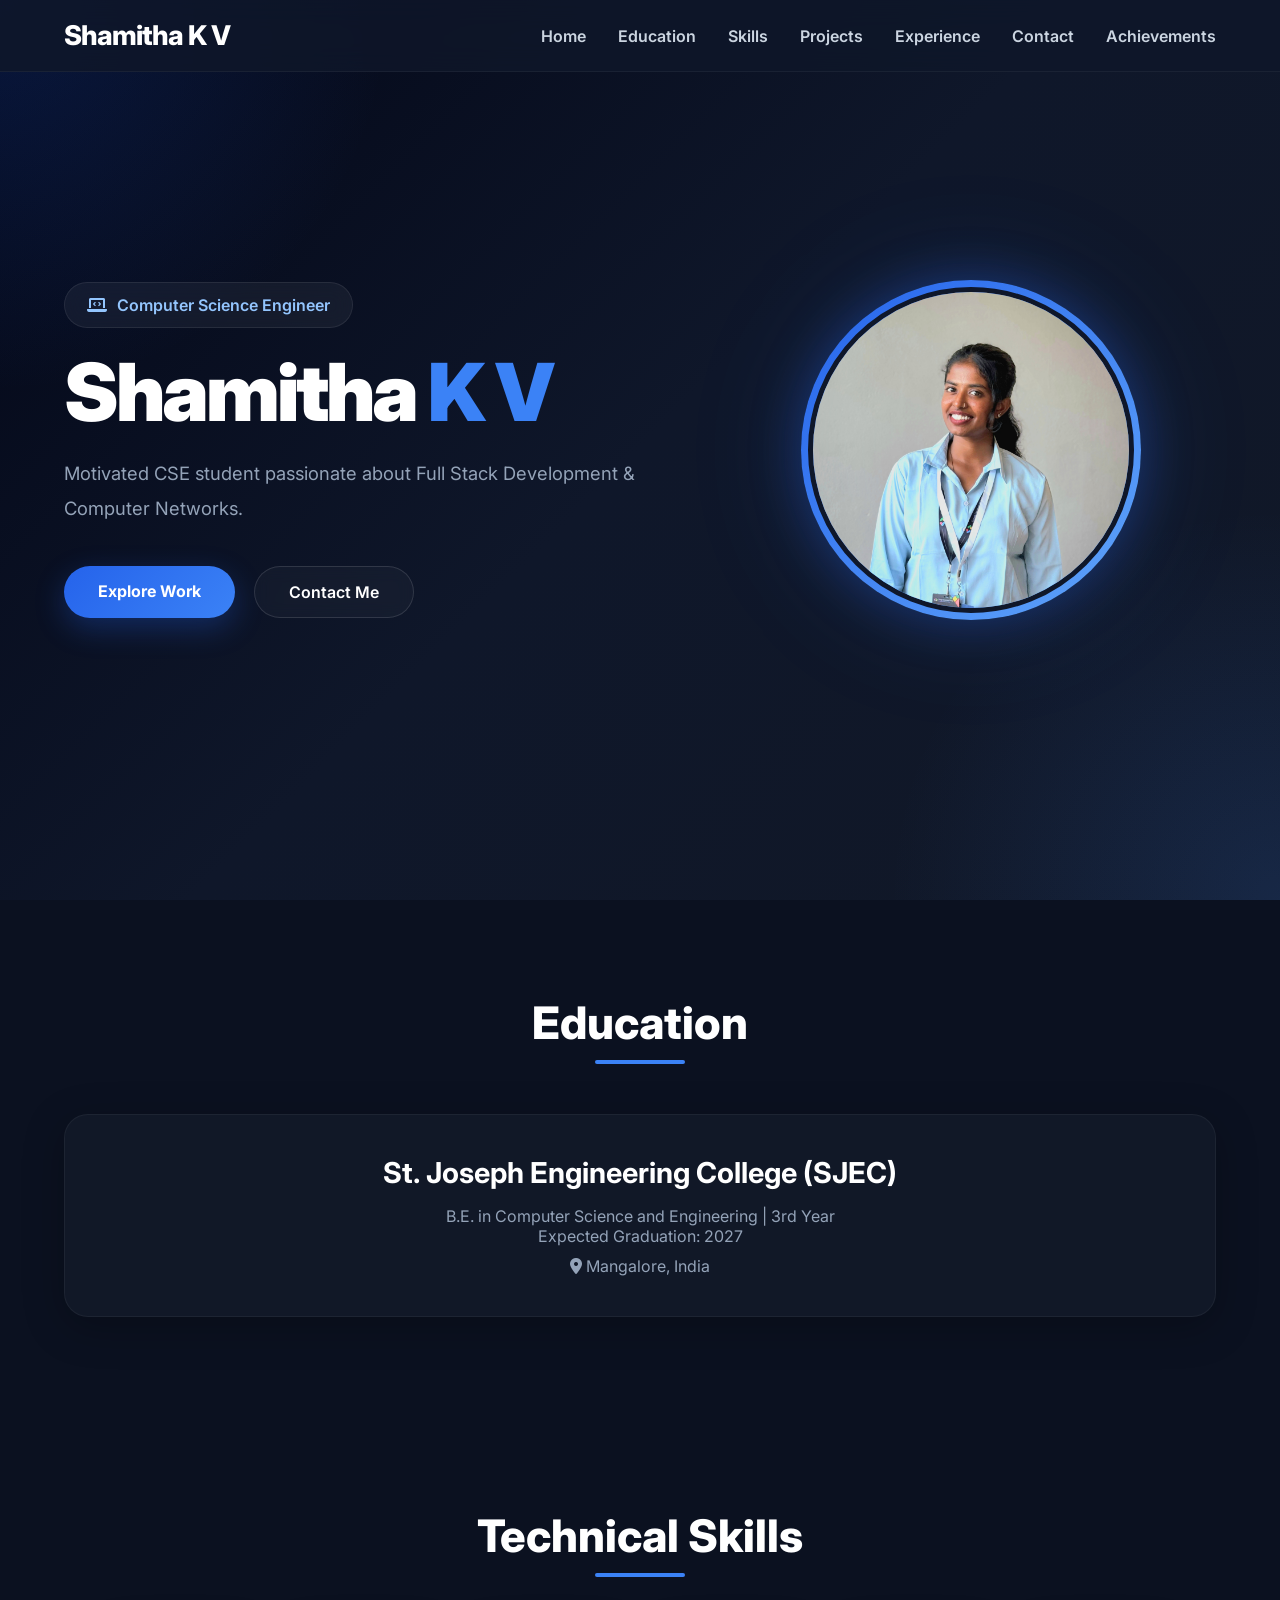
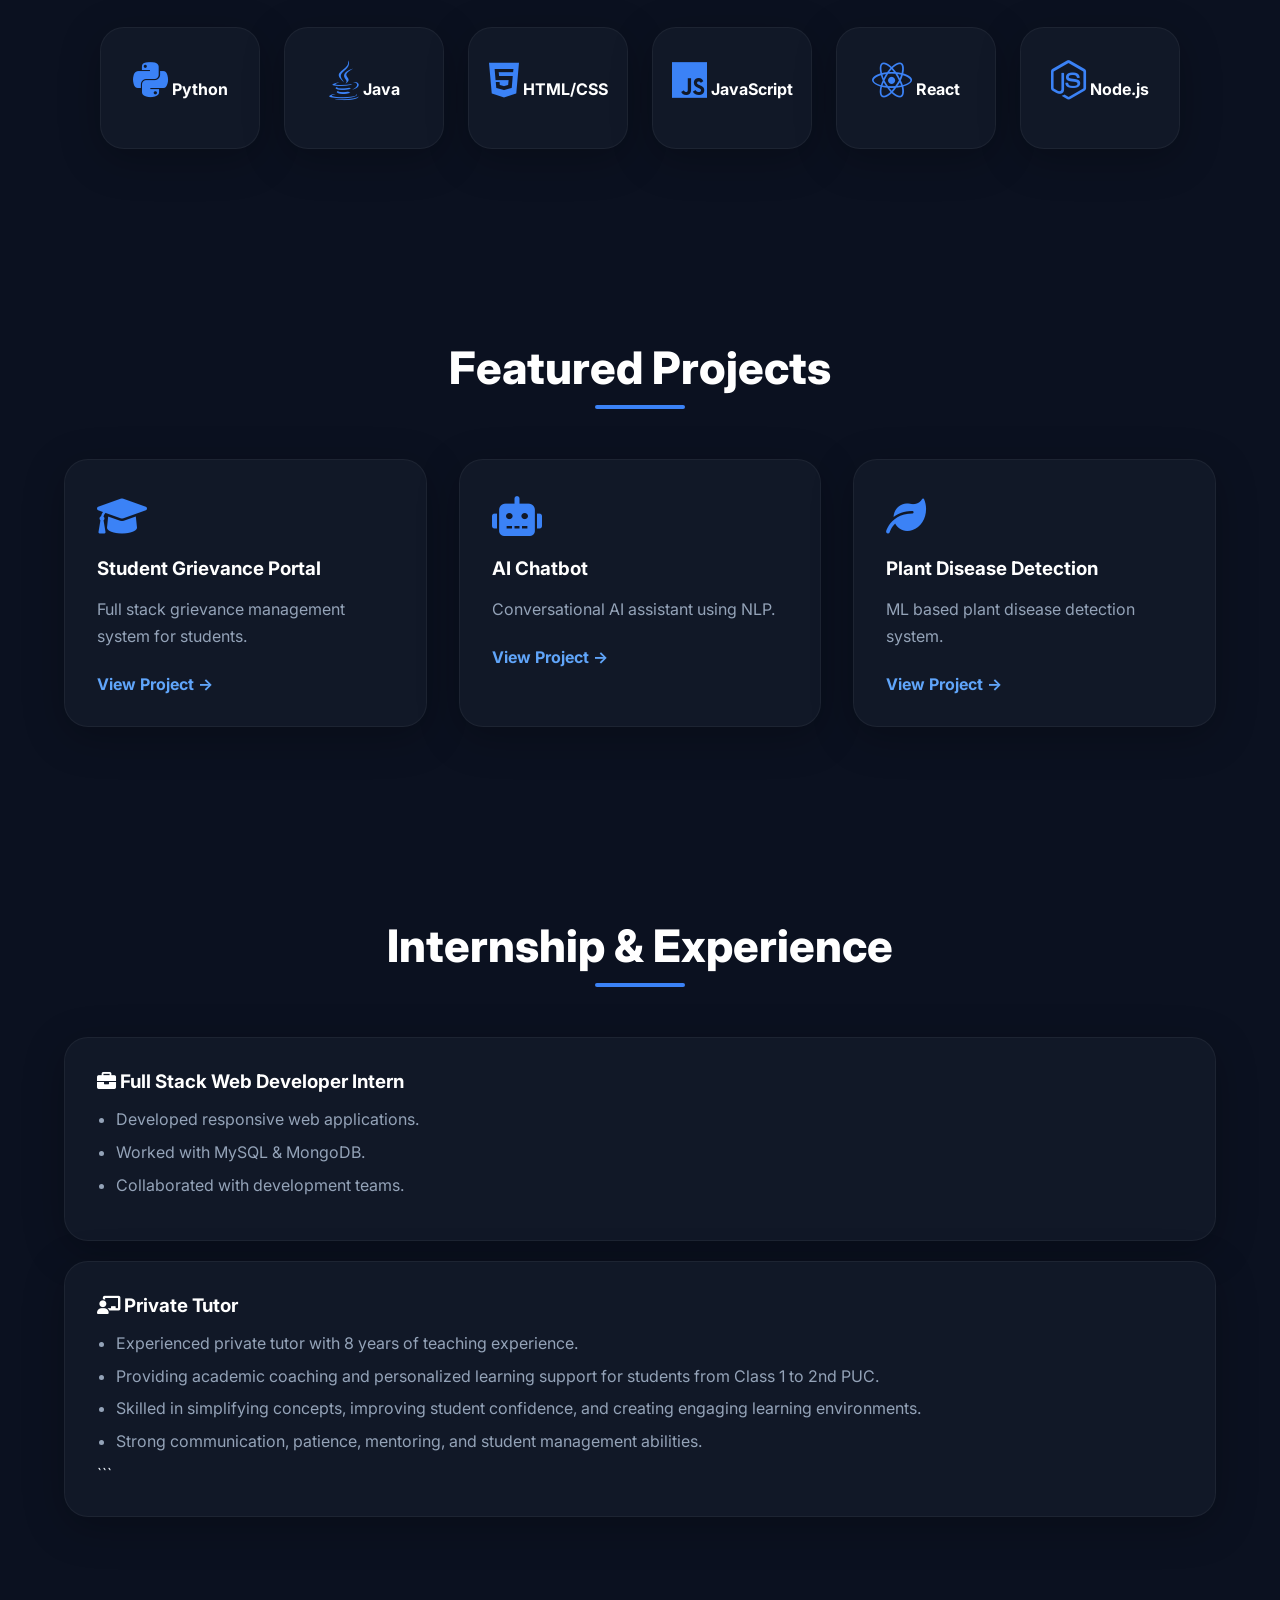
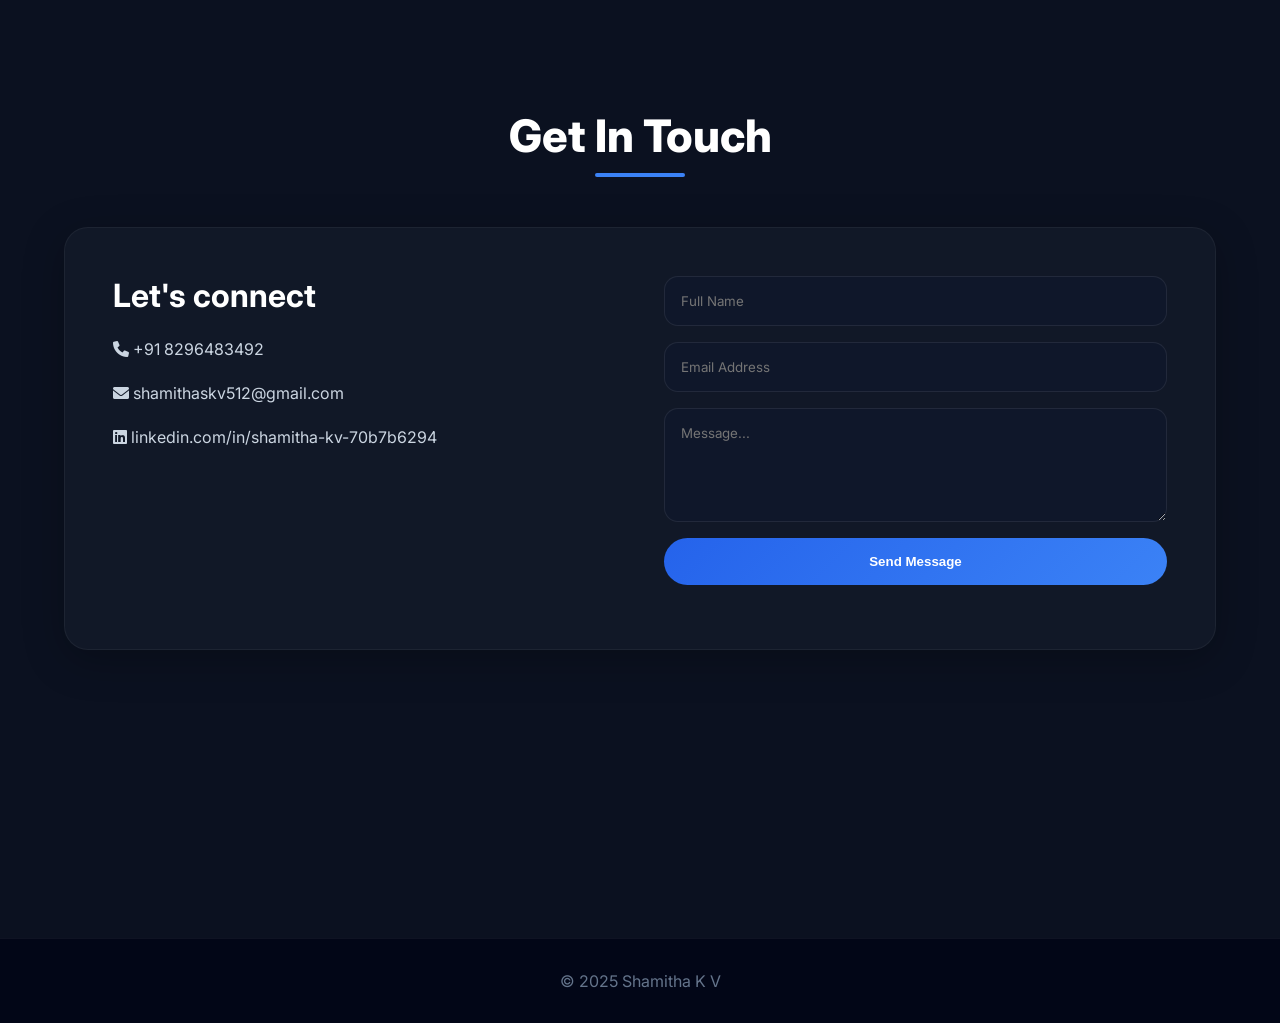
==== index.html @ 5f54ac90 "PERSONAL PROJECTS" ====
<!DOCTYPE html>
<html lang="en">
<head>
  <meta charset="UTF-8" />
  <meta name="viewport" content="width=device-width, initial-scale=1.0" />
  <title>Shamitha K V | Full Stack Portfolio</title>

  <!-- CSS -->
  <link rel="stylesheet" href="style.css" />

  <!-- Fonts -->
  <link href="https://fonts.googleapis.com/css2?family=Inter:wght@300;400;500;600;700;800&display=swap" rel="stylesheet">

  <!-- Font Awesome -->
  <link rel="stylesheet"
    href="https://cdnjs.cloudflare.com/ajax/libs/font-awesome/6.0.0-beta3/css/all.min.css">
</head>

<body>

  <!-- NAVBAR -->
  <nav>
    <div class="container nav-container">
      <div class="logo">Shamitha K V</div>

      <div class="menu-btn" id="menuBtn">
        <i class="fas fa-bars"></i>
      </div>

      <ul class="nav-links" id="navLinks">
        <li><a href="#home">Home</a></li>
        <li><a href="#education">Education</a></li>
        <li><a href="#skills">Skills</a></li>
        <li><a href="#projects">Projects</a></li>
        <li><a href="#experience">Experience</a></li>
        <li><a href="#contact">Contact</a></li>
        <li><a href="achievements.html">Achievements</a></li> 

      </ul>
    </div>
  </nav>

  <!-- HERO -->
  <section id="home" class="hero">
    <div class="container hero-grid">

      <div class="hero-content">
        <div class="hero-badge">
          <i class="fas fa-laptop-code"></i>
          Computer Science Engineer
        </div>

        <h1>
          Shamitha <span class="hero-highlight">K V</span>
        </h1>

        <p>
          Motivated CSE student passionate about Full Stack Development &
          Computer Networks.
        </p>

        <div class="btn-group">
          <a href="#projects" class="btn-primary">
            Explore Work
          </a>

          <a href="#contact" class="btn-outline">
            Contact Me
          </a>
        </div>
      </div>
<div class="profile">
  <div class="my-image">
    <img src="shamithas.jpg" alt="Shamitha K V">
  </div>
</div>

    </div>
  </section>

  <!-- EDUCATION -->
  <section id="education" class="section">
    <div class="container">

      <h2 class="section-title">Education</h2>

      <div class="edu-card">
        <h3>St. Joseph Engineering College (SJEC)</h3>

        <p class="edu-detail">
          B.E. in Computer Science and Engineering | 3rd Year
        </p>

        <p>Expected Graduation: 2027 </p>

        <p style="margin-top: 10px;">
          <i class="fas fa-map-marker-alt"></i>
          Mangalore, India
        </p>
      </div>

    </div>
  </section>

  <!-- SKILLS -->
  <section id="skills" class="section bg-light">
    <div class="container">

      <h2 class="section-title">Technical Skills</h2>

      <div class="skills-grid">

        <div class="skill-card">
          <i class="fab fa-python"></i>
          <span>Python</span>
        </div>

        <div class="skill-card">
          <i class="fab fa-java"></i>
          <span>Java</span>
        </div>

        <div class="skill-card">
          <i class="fab fa-html5"></i>
          <span>HTML/CSS</span>
        </div>

        <div class="skill-card">
          <i class="fab fa-js"></i>
          <span>JavaScript</span>
        </div>

        <div class="skill-card">
          <i class="fab fa-react"></i>
          <span>React</span>
        </div>

        <div class="skill-card">
          <i class="fab fa-node-js"></i>
          <span>Node.js</span>
        </div>

      </div>

    </div>
  </section>

  <!-- PROJECTS -->
  <section id="projects" class="section">
    <div class="container">

      <h2 class="section-title">Featured Projects</h2>

      <div class="projects-grid" id="projectsGrid"></div>

    </div>
  </section>

  <!-- EXPERIENCE -->
  <section id="experience" class="section bg-light">
    <div class="container">

      <h2 class="section-title">Internship & Experience</h2>

      <div class="exp-box">
        <h3>
          <i class="fas fa-briefcase"></i>
          Full Stack Web Developer Intern
        </h3>

        <ul>
          <li>Developed responsive web applications.</li>
          <li>Worked with MySQL & MongoDB.</li>
          <li>Collaborated with development teams.</li>
        </ul>
      </div>
      <br>
       <div class="exp-box1">


<h3>
  <i class="fas fa-chalkboard-teacher"></i>
  Private Tutor
</h3>

<ul>
  <li>Experienced private tutor with 8 years of teaching experience.</li>

  <li>Providing academic coaching and personalized learning support for students from Class 1 to 2nd PUC.</li>

  <li>Skilled in simplifying concepts, improving student confidence, and creating engaging learning environments.</li>

  <li>Strong communication, patience, mentoring, and student management abilities.</li>
</ul>
```


    </div>
  </section>

  <!-- CONTACT -->
  <section id="contact" class="section">
    <div class="container">

      <h2 class="section-title">Get In Touch</h2>

      <div class="contact-flex">

        <div class="contact-info">

          <h3>Let's connect </h3>

          <div class="contact-detail">
            <i class="fas fa-phone"></i>
            <span>+91 8296483492</span>
          </div>

          <div class="contact-detail">
            <i class="fas fa-envelope"></i>
            <span>shamithaskv512@gmail.com</span>
          </div>

          <div class="contact-detail">
            <i class="fab fa-linkedin"></i>
            <span>linkedin.com/in/shamitha-kv-70b7b6294</span>
          </div>

        </div>

        <form class="contact-form" id="contactForm">

          <input type="text" placeholder="Full Name" id="nameInput" required>

          <input type="email" placeholder="Email Address" id="emailInput" required>

          <textarea rows="5" placeholder="Message..." id="msgInput"></textarea>

          <button type="submit">
            Send Message
          </button>

          <div id="formAlert" class="form-feedback"></div>

        </form>

      </div>

    </div>
  </section>
  <!-- extra images -->
  <section id="extraimages"></section>


  <!-- FOOTER -->
  <footer>
    <p>
      © 2025 Shamitha K V 
    </p>
  </footer>

  <!-- JS -->
  <script src="script.js"></script>

</body>
</html>
---- style.css ----
/* ===== GOOGLE FONT ===== */
@import url('https://fonts.googleapis.com/css2?family=Inter:wght@300;400;500;600;700;800;900&display=swap');

/* ===== GLOBAL ===== */

*{
  margin:0;
  padding:0;
  box-sizing:border-box;
  scroll-behavior:smooth;
}

body{
  font-family:'Inter',sans-serif;
  background:#0b1120;
  color:#e2e8f0;
  overflow-x:hidden;
}

.container{
  width:90%;
  max-width:1200px;
  margin:auto;
}

section{
  padding:6rem 0;
}

a{
  text-decoration:none;
}

/* ===== SCROLLBAR ===== */

::-webkit-scrollbar{
  width:8px;
}

::-webkit-scrollbar-track{
  background:#111827;
}

::-webkit-scrollbar-thumb{
  background:#2563eb;
  border-radius:20px;
}

/* ===== NAVBAR ===== */

nav{
  position:fixed;
  width:100%;
  top:0;
  left:0;
  z-index:1000;
  background:rgba(15,23,42,0.85);
  backdrop-filter:blur(14px);
  border-bottom:1px solid rgba(255,255,255,0.05);
}

.nav-container{
  display:flex;
  justify-content:space-between;
  align-items:center;
  padding:1.2rem 0;
}

.logo{
  font-size:1.7rem;
  font-weight:800;
  color:#ffffff;
  letter-spacing:-1px;
}

.logo span{
  color:#3b82f6;
}

.nav-links{
  display:flex;
  list-style:none;
  gap:2rem;
}

.nav-links a{
  color:#cbd5e1;
  font-weight:600;
  transition:0.3s;
  position:relative;
}

.nav-links a:hover{
  color:#60a5fa;
}

.nav-links a::after{
  content:'';
  position:absolute;
  width:0%;
  height:2px;
  left:0;
  bottom:-6px;
  background:#3b82f6;
  transition:0.3s;
}

.nav-links a:hover::after{
  width:100%;
}

.menu-btn{
  display:none;
  color:white;
  font-size:1.6rem;
  cursor:pointer;
}

/* ===== HERO SECTION ===== */

.hero{
  min-height:100vh;
  display:flex;
  align-items:center;
  position:relative;
  overflow:hidden;
  background:
  radial-gradient(circle at top left, rgba(37,99,235,0.18), transparent 25%),
  radial-gradient(circle at bottom right, rgba(59,130,246,0.15), transparent 25%),
  linear-gradient(135deg,#020617 0%, #0f172a 50%, #111827 100%);
}

.hero-grid{
  display:grid;
  grid-template-columns:1.1fr 0.9fr;
  align-items:center;
  gap:4rem;
}

.hero-content{
  z-index:2;
}

.hero-badge{
  display:inline-flex;
  align-items:center;
  gap:10px;
  background:rgba(255,255,255,0.05);
  border:1px solid rgba(255,255,255,0.08);
  padding:12px 22px;
  border-radius:50px;
  color:#93c5fd;
  font-weight:600;
  margin-bottom:1.5rem;
  backdrop-filter:blur(10px);
}

.hero-content h1{
  font-size:5rem;
  line-height:1;
  font-weight:900;
  letter-spacing:-3px;
  margin-bottom:1.5rem;
  color:white;
}

.hero-highlight{
  color:#3b82f6;
}

.hero-content p{
  font-size:1.15rem;
  line-height:1.9;
  color:#94a3b8;
  max-width:620px;
  margin-bottom:2.5rem;
}

/* ===== BUTTONS ===== */

.btn-group{
  display:flex;
  gap:1.2rem;
  flex-wrap:wrap;
}

.btn-primary{
  background:linear-gradient(135deg,#2563eb,#3b82f6);
  color:white;
  padding:15px 34px;
  border-radius:50px;
  font-weight:700;
  transition:0.35s;
  box-shadow:0 10px 30px rgba(37,99,235,0.3);
}

.btn-primary:hover{
  transform:translateY(-5px);
}

.btn-outline{
  border:1px solid rgba(255,255,255,0.12);
  color:white;
  padding:15px 34px;
  border-radius:50px;
  background:rgba(255,255,255,0.03);
  backdrop-filter:blur(8px);
  font-weight:600;
  transition:0.3s;
}

.btn-outline:hover{
  background:rgba(255,255,255,0.08);
}

/* ===== PROFILE IMAGE ===== */

.profile{
  display:flex;
  justify-content:center;
  align-items:center;
}

.my-image{
  width:340px;
  height:340px;
  border-radius:50%;
  padding:7px;
  background:linear-gradient(135deg,#2563eb,#60a5fa);
  box-shadow:
  0 0 50px rgba(37,99,235,0.35),
  0 0 120px rgba(59,130,246,0.15);
  animation:float 4s ease-in-out infinite;
}

.my-image img{
  width:100%;
  height:100%;
  border-radius:50%;
  object-fit:cover;
  border:5px solid #0f172a;
}

@keyframes float{
  0%{
    transform:translateY(0px);
  }
  50%{
    transform:translateY(-12px);
  }
  100%{
    transform:translateY(0px);
  }
}

/* ===== SECTION TITLE ===== */

.section-title{
  font-size:2.8rem;
  text-align:center;
  font-weight:800;
  margin-bottom:4rem;
  color:white;
  position:relative;
}

.section-title::after{
  content:'';
  width:90px;
  height:4px;
  background:#3b82f6;
  position:absolute;
  left:50%;
  transform:translateX(-50%);
  bottom:-14px;
  border-radius:20px;
}

/* ===== CARDS ===== */

.edu-card,
.project-card,
.skill-card,
.exp-box,
.exp-box1,
.contact-flex{
  background:#111827;
  border:1px solid rgba(255,255,255,0.05);
  border-radius:24px;
  box-shadow:0 10px 40px rgba(0,0,0,0.25);
}

/* ===== EDUCATION ===== */

.edu-card{
  padding:2.5rem;
  text-align:center;
}

.edu-card h3{
  color:white;
  font-size:1.8rem;
  margin-bottom:1rem;
}

.edu-card p{
  color:#94a3b8;
}

/* ===== SKILLS ===== */

.skills-grid{
  display:flex;
  flex-wrap:wrap;
  justify-content:center;
  gap:1.5rem;
}

.skill-card{
  width:160px;
  padding:2rem 1rem;
  text-align:center;
  transition:0.3s;
}

.skill-card:hover{
  transform:translateY(-8px);
  border-color:#2563eb;
}

.skill-card i{
  font-size:2.5rem;
  color:#3b82f6;
  margin-bottom:1rem;
}

.skill-card span{
  color:white;
  font-weight:700;
}

/* ===== PROJECTS ===== */

.projects-grid{
  display:grid;
  grid-template-columns:repeat(auto-fit,minmax(320px,1fr));
  gap:2rem;
}

.project-card{
  padding:2rem;
  transition:0.3s;
}

.project-card:hover{
  transform:translateY(-10px);
  border-color:#2563eb;
}

.project-icon{
  font-size:2.5rem;
  color:#3b82f6;
  margin-bottom:1rem;
}

.project-card h3{
  color:white;
  margin-bottom:1rem;
}

.project-card p{
  color:#94a3b8;
  line-height:1.7;
}

.project-link-btn{
  display:inline-block;
  margin-top:1.5rem;
  color:#60a5fa;
  font-weight:700;
}

/* ===== EXPERIENCE ===== */

.exp-box{
  padding:2rem;
}

.exp-box h3{
  color:white;
  margin-bottom:1rem;
}

.exp-box ul{
  padding-left:1.2rem;
}

.exp-box li{
  color:#94a3b8;
  margin:0.8rem 0;
}

.exp-box1{
  padding:2rem;
}

.exp-box1 h3{
  color:white;
  margin-bottom:1rem;
}

.exp-box1 ul{
  padding-left:1.2rem;
}

.exp-box1 li{
  color:#94a3b8;
  margin:0.8rem 0;
}

/* ===== CONTACT ===== */

.contact-flex{
  padding:3rem;
  display:flex;
  gap:3rem;
  flex-wrap:wrap;
}

.contact-info,
.contact-form{
  flex:1;
}

.contact-info h3{
  font-size:2rem;
  color:white;
  margin-bottom:1rem;
}

.contact-info p{
  color:#94a3b8;
}

.contact-detail{
  margin:1.5rem 0;
  color:#cbd5e1;
}

.contact-form{
  display:flex;
  flex-direction:column;
  gap:1rem;
}

.contact-form input,
.contact-form textarea{
  background:#0f172a;
  border:1px solid rgba(255,255,255,0.08);
  padding:1rem;
  border-radius:14px;
  color:white;
  font-family:'Inter',sans-serif;
}

.contact-form input:focus,
.contact-form textarea:focus{
  outline:none;
  border-color:#3b82f6;
}

.contact-form button{
  background:linear-gradient(135deg,#2563eb,#3b82f6);
  color:white;
  border:none;
  padding:1rem;
  border-radius:50px;
  font-weight:700;
  cursor:pointer;
  transition:0.3s;
}

.contact-form button:hover{
  transform:translateY(-4px);
}

/* ===== FOOTER ===== */

footer{
  background:#020617;
  padding:2rem;
  text-align:center;
  color:#64748b;
  border-top:1px solid rgba(255,255,255,0.05);
}

/* ===== RESPONSIVE ===== */

@media(max-width:992px){

  .hero-grid{
    grid-template-columns:1fr;
    text-align:center;
  }

  .hero-content p{
    margin:auto;
    margin-bottom:2rem;
  }

  .btn-group{
    justify-content:center;
  }

  .my-image{
    width:260px;
    height:260px;
  }
}

@media(max-width:768px){

  .nav-links{
    display:none;
    flex-direction:column;
    position:absolute;
    top:80px;
    right:5%;
    background:#111827;
    padding:1.5rem;
    border-radius:16px;
  }

  .nav-links.show{
    display:flex;
  }

  .menu-btn{
    display:block;
  }

  .hero-content h1{
    font-size:3.2rem;
  }

  .section-title{
    font-size:2.2rem;
  }

  .contact-flex{
    flex-direction:column;
  }
}

@media(max-width:600px){

  .hero-content h1{
    font-size:2.5rem;
  }

  .btn-primary,
  .btn-outline{
    width:100%;
    text-align:center;
  }

  .my-image{
    width:220px;
    height:220px;
  }
}
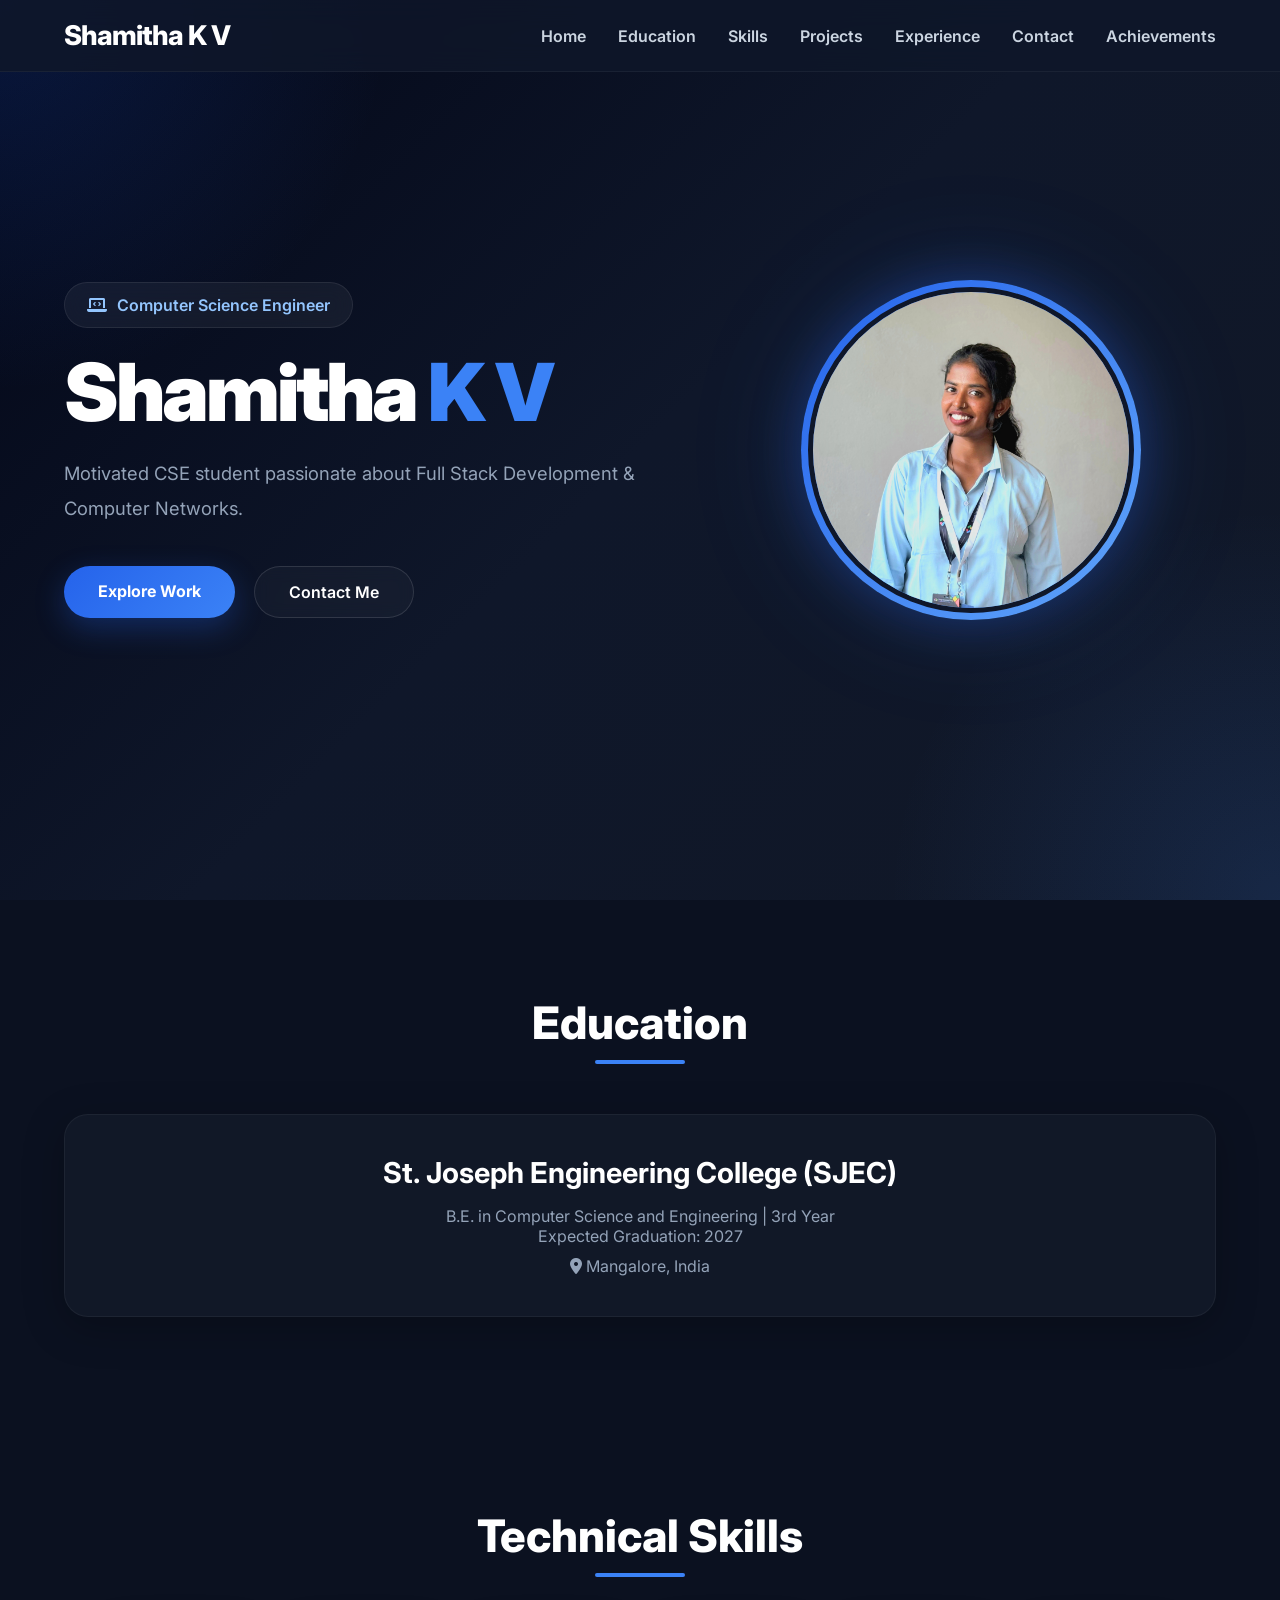
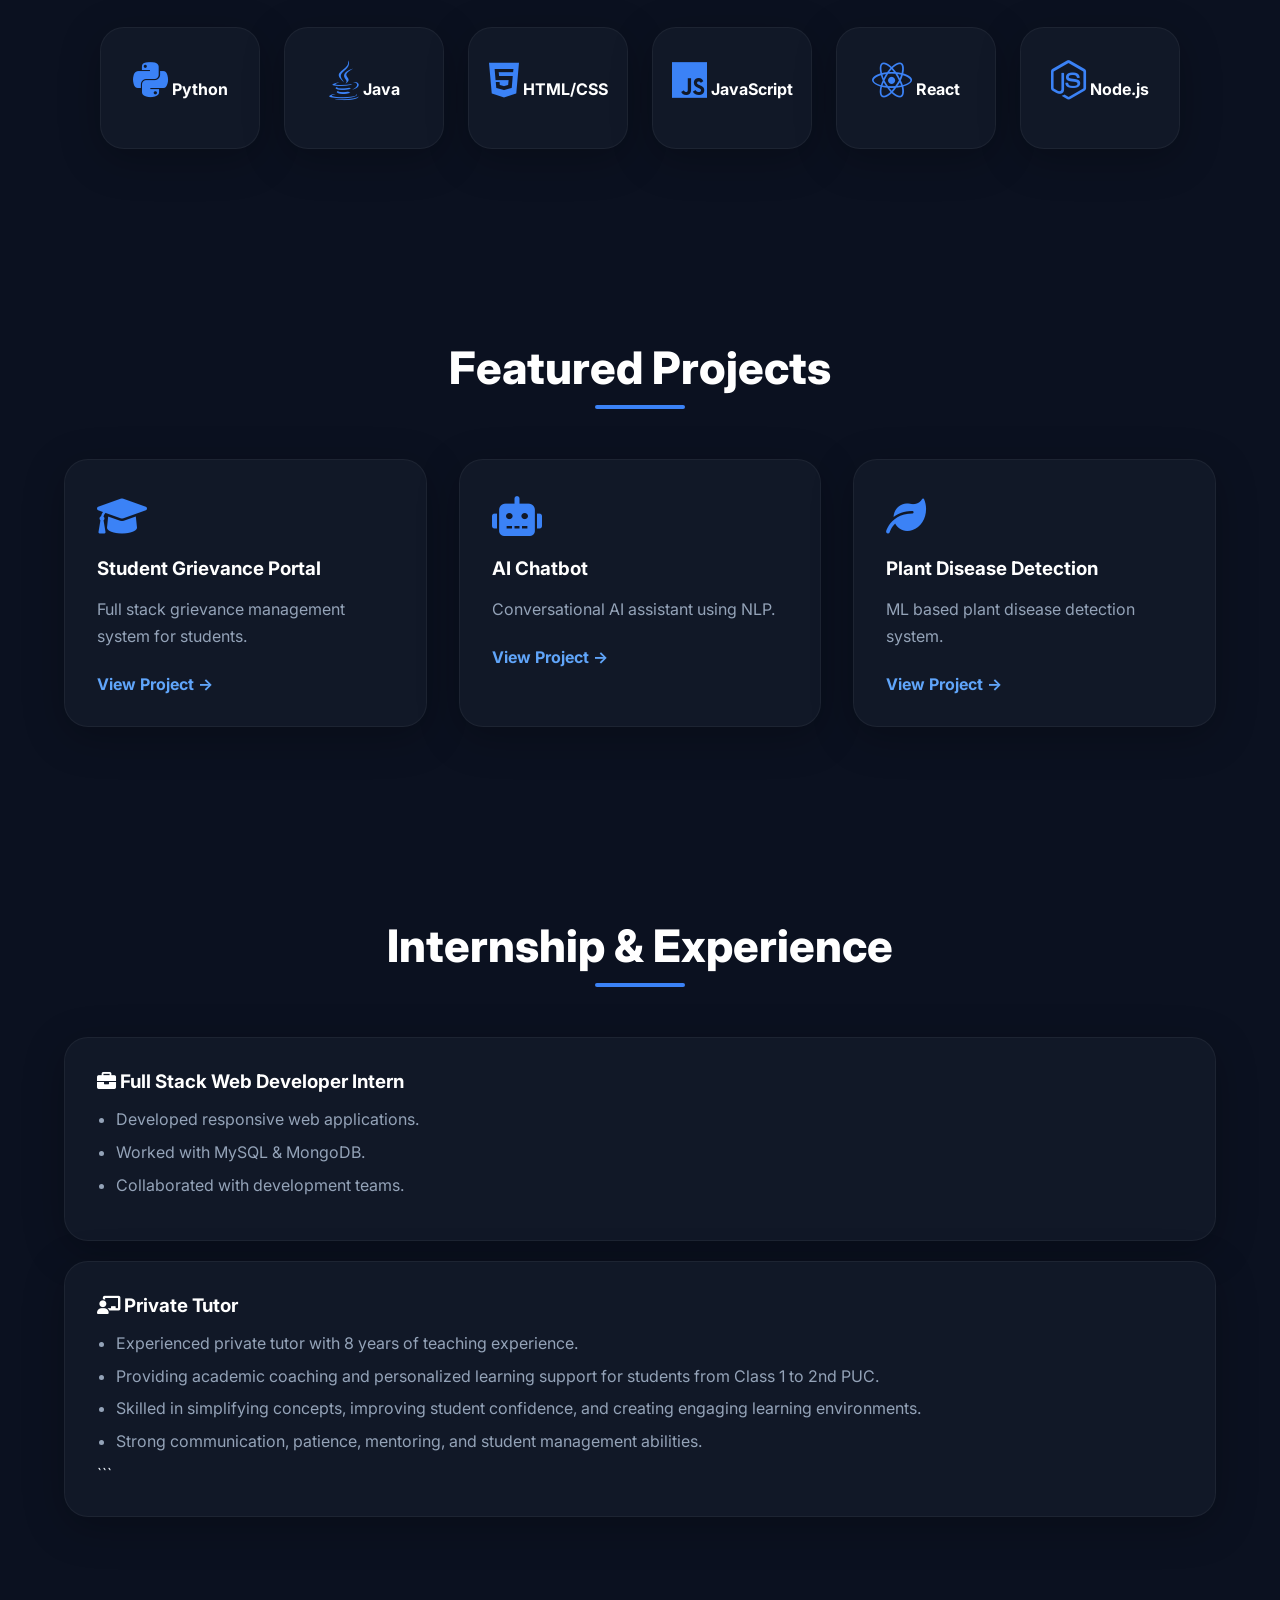
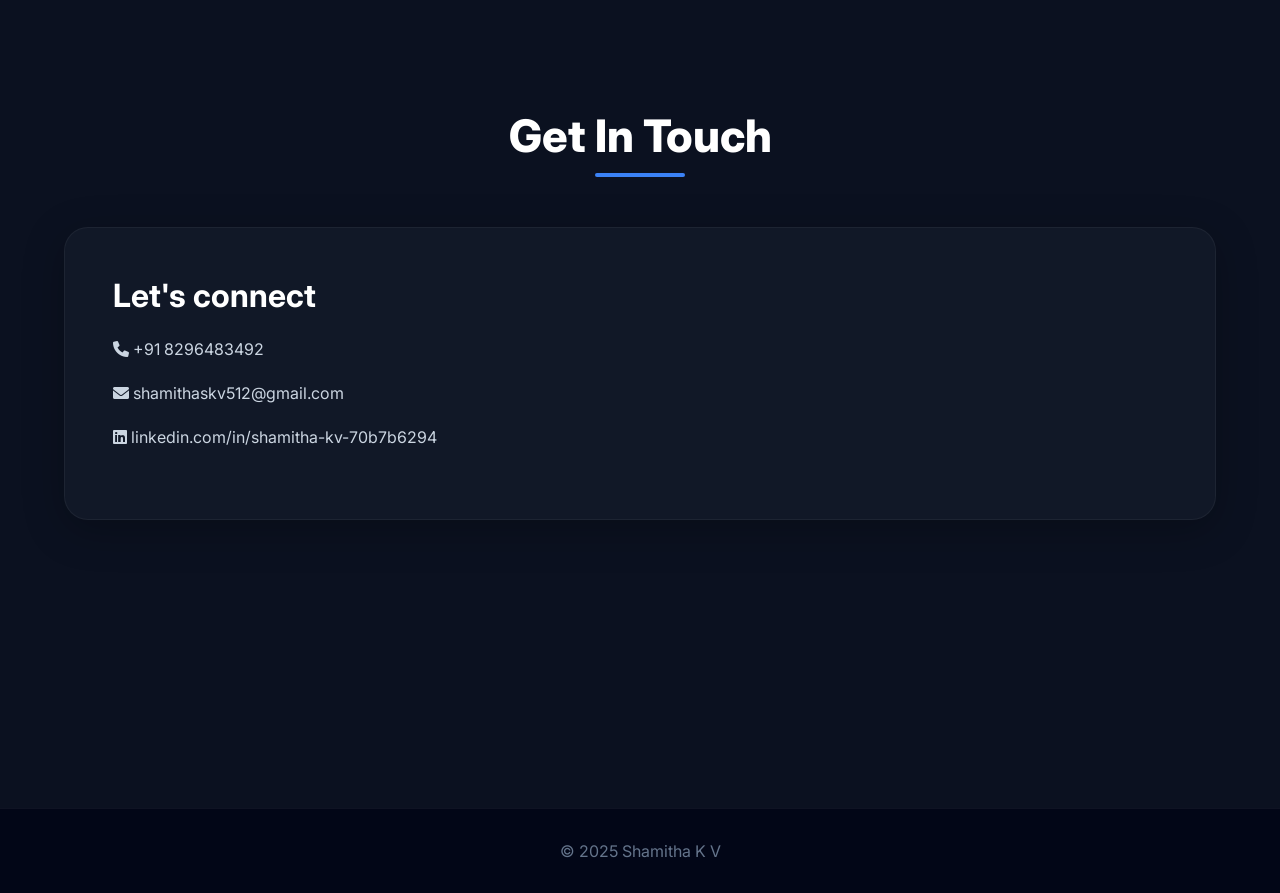
==== commit 176023a1: "Updated PERSONAL PROJECTS" ====
--- a/index.html
+++ b/index.html
@@ -227,16 +227,9 @@
 
         </div>
 
-        <form class="contact-form" id="contactForm">
-
-          <input type="text" placeholder="Full Name" id="nameInput" required>
-
-          <input type="email" placeholder="Email Address" id="emailInput" required>
-
-          <textarea rows="5" placeholder="Message..." id="msgInput"></textarea>
-
-          <button type="submit">
-            Send Message
+        
+
+            
           </button>
 
           <div id="formAlert" class="form-feedback"></div>
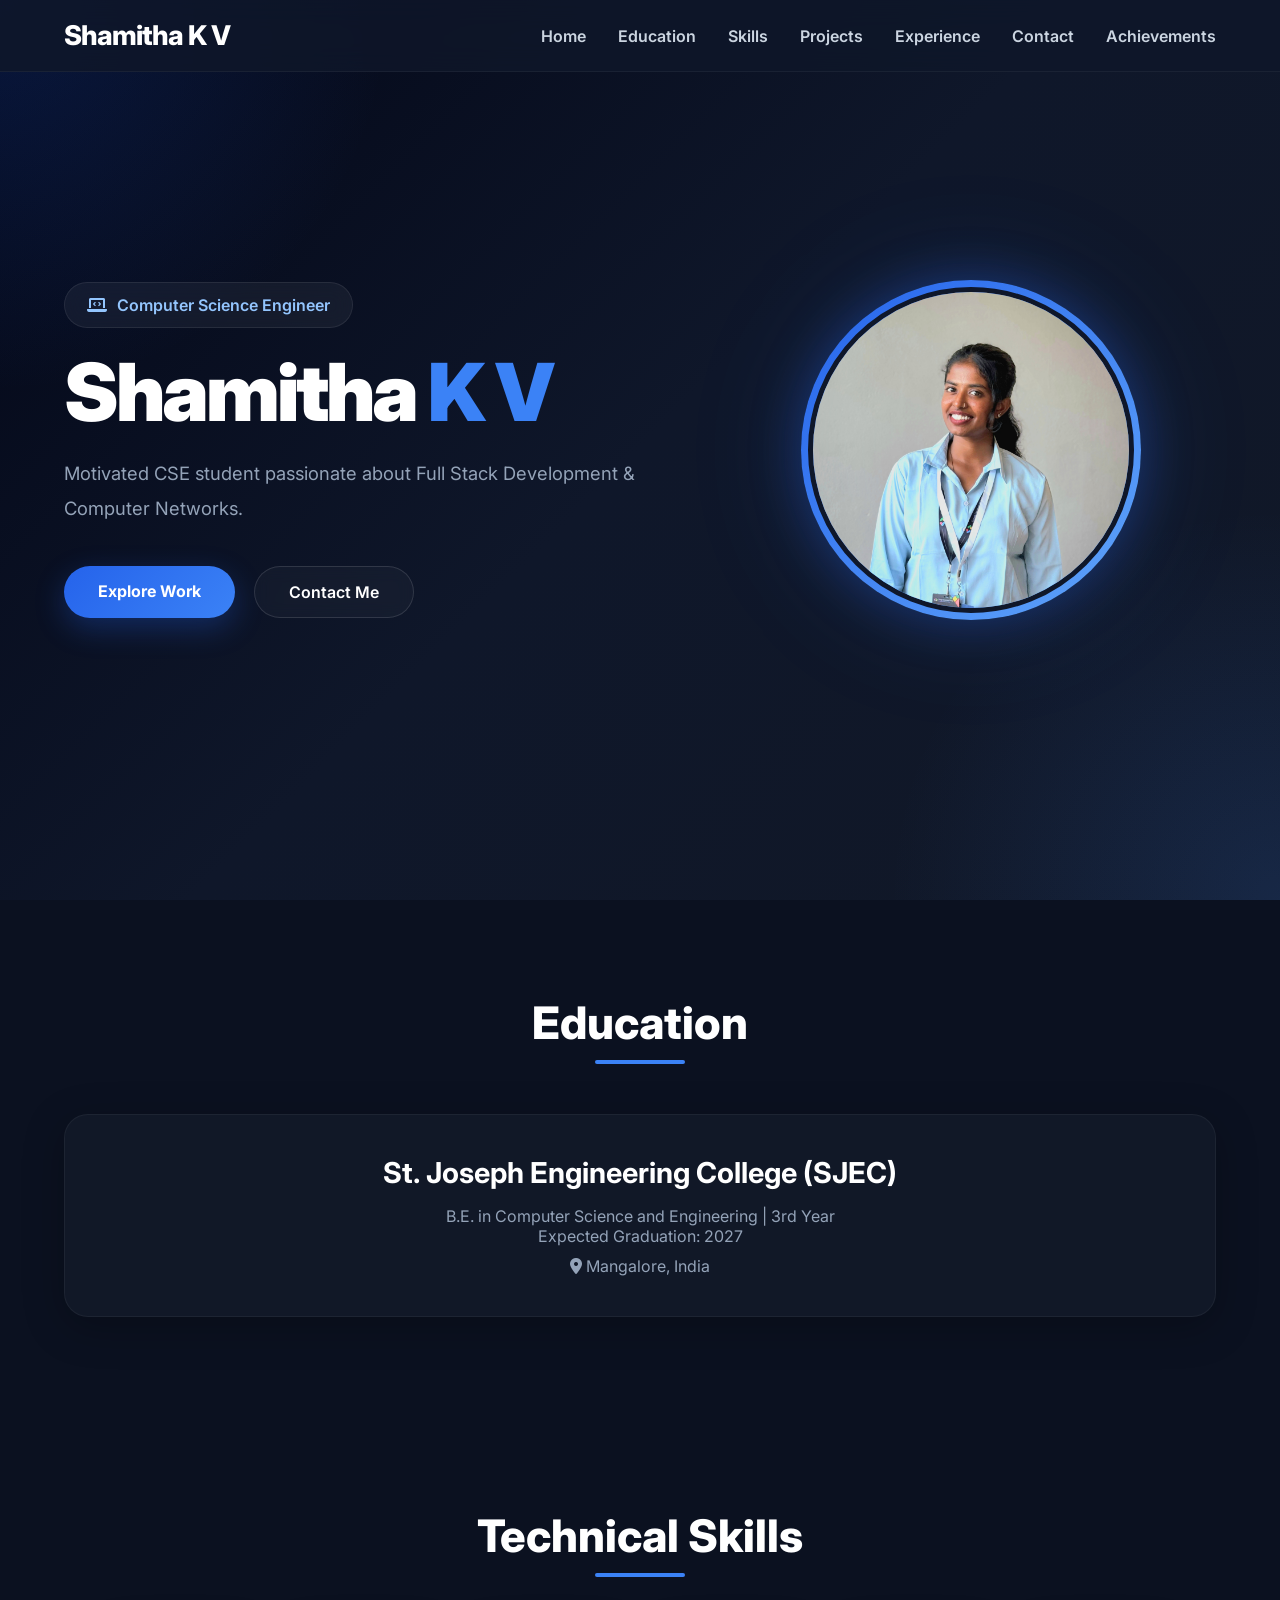
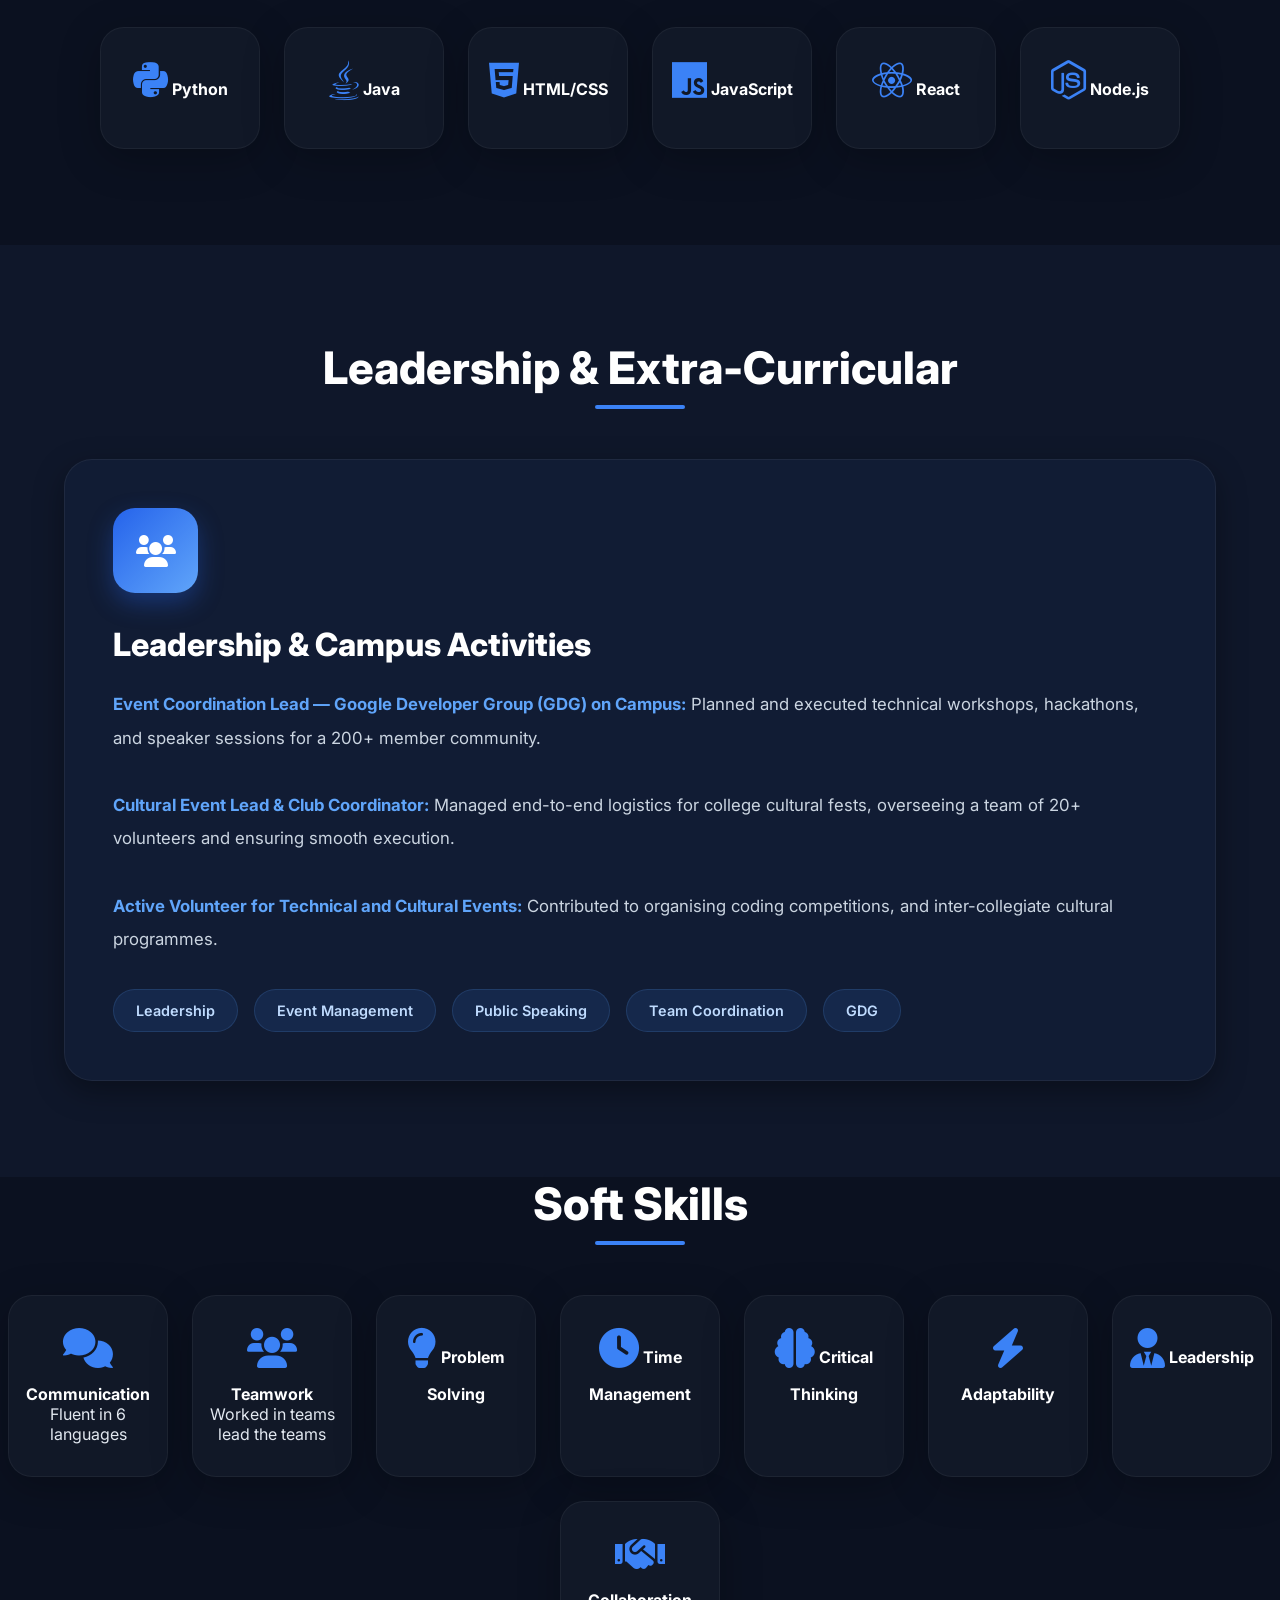
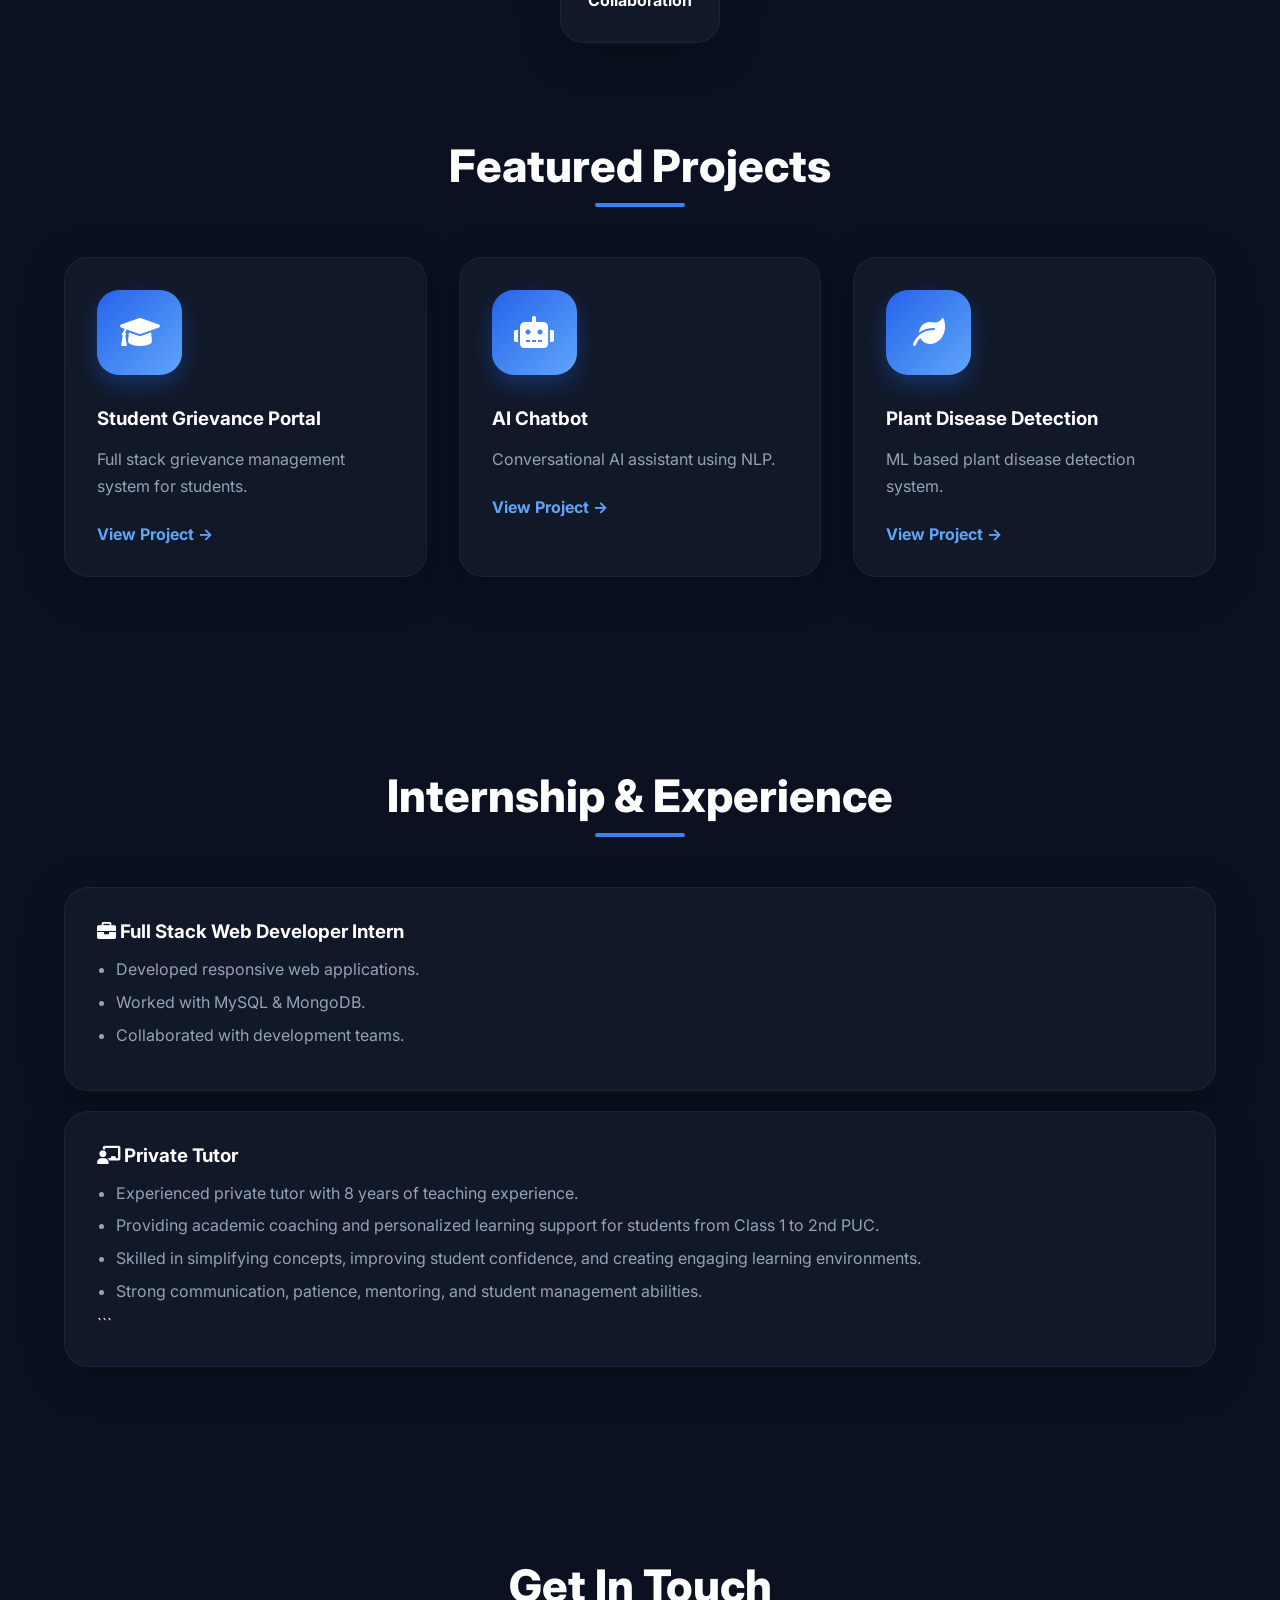
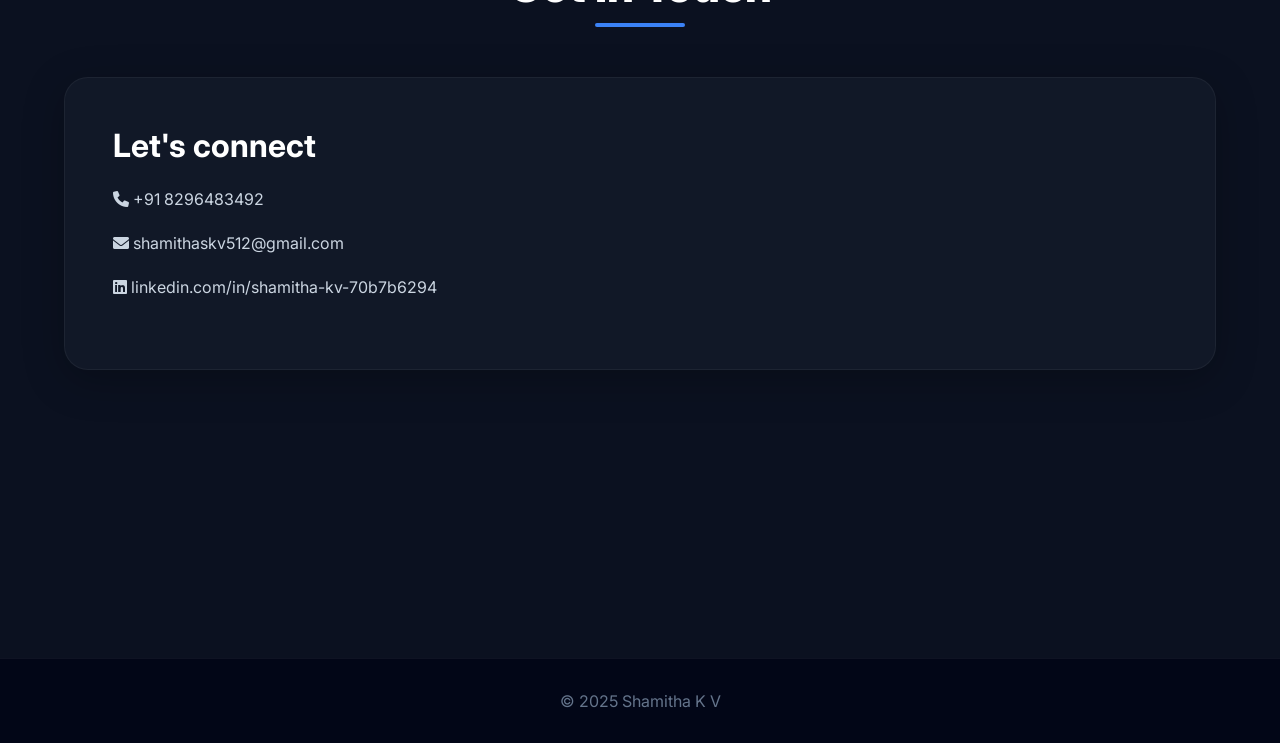
==== commit 004fc1af: "Updated PERSONAL PROJECTS" ====
--- a/index.html
+++ b/index.html
@@ -145,6 +145,127 @@
     </div>
   </section>
 
+<!-- LEADERSHIP SECTION -->
+
+<section id="leadership" class="section">
+
+  <div class="container">
+
+    <h2 class="section-title">
+      Leadership & Extra-Curricular
+    </h2>
+
+    <div class="achievement-card">
+
+      <div class="project-icon">
+        <i class="fas fa-users"></i>
+      </div>
+
+      <h3 class="achievement-title">
+        Leadership & Campus Activities
+      </h3>
+
+      <div class="achievement-text">
+
+        <p>
+          <strong>Event Coordination Lead — Google Developer Group (GDG) on Campus:</strong>
+          Planned and executed technical workshops, hackathons, and speaker sessions
+          for a 200+ member community.
+        </p>
+
+        <br>
+
+        <p>
+          <strong>Cultural Event Lead & Club Coordinator:</strong>
+          Managed end-to-end logistics for college cultural fests,
+          overseeing a team of 20+ volunteers and ensuring smooth execution.
+        </p>
+
+        <br>
+
+        <p>
+          <strong>Active Volunteer for Technical and Cultural Events:</strong>
+          Contributed to organising coding competitions,
+          and inter-collegiate cultural programmes.
+        </p>
+
+      </div>
+
+      <div class="achievement-tags">
+
+        <span>Leadership</span>
+        <span>Event Management</span>
+        <span>Public Speaking</span>
+        <span>Team Coordination</span>
+        <span>GDG</span>
+
+      </div>
+
+    </div>
+
+  </div>
+
+</section>
+
+
+ <h2 class="section-title">Soft Skills</h2>
+
+<div class="skills-grid">
+
+  <div class="skill-card">
+    <i class="fas fa-comments"></i>
+    <span>Communication</span>
+    <P>Fluent in 6 languages</P>
+  </div>
+
+  <div class="skill-card">
+    <i class="fas fa-users"></i>
+    <span>Teamwork</span>
+    <p>Worked in teams </p>
+    <p>lead the teams</p>
+  </div>
+
+  <div class="skill-card">
+    <i class="fas fa-lightbulb"></i>
+    <span>Problem Solving</span>
+  </div>
+
+  <div class="skill-card">
+    <i class="fas fa-clock"></i>
+    <span>Time Management</span>
+  </div>
+
+  <div class="skill-card">
+    <i class="fas fa-brain"></i>
+    <span>Critical Thinking</span>
+  </div>
+
+  <div class="skill-card">
+    <i class="fas fa-bolt"></i>
+    <span>Adaptability</span>
+  </div>
+
+  <div class="skill-card">
+    <i class="fas fa-user-tie"></i>
+    <span>Leadership</span>
+  </div>
+
+  <div class="skill-card">
+    <i class="fas fa-handshake"></i>
+    <span>Collaboration</span>
+  </div>
+
+</div>
+
+  
+  
+  
+  
+  
+  
+  
+  
+  
   <!-- PROJECTS -->
   <section id="projects" class="section">
     <div class="container">
--- a/style.css
+++ b/style.css
@@ -570,3 +570,155 @@
     height:220px;
   }
 }
+/* =========================
+   LEADERSHIP SECTION
+========================= */
+
+#leadership{
+  background:#0f172a;
+}
+
+/* CARD */
+
+.achievement-card{
+
+  background:#111c34;
+
+  border:1px solid rgba(255,255,255,0.06);
+
+  border-radius:28px;
+
+  padding:3rem;
+
+  box-shadow:
+  0 10px 30px rgba(0,0,0,0.35);
+
+  transition:0.35s ease;
+}
+
+.achievement-card:hover{
+
+  transform:translateY(-8px);
+
+  box-shadow:
+  0 20px 45px rgba(59,130,246,0.18);
+
+  border-color:rgba(96,165,250,0.2);
+}
+
+/* ICON */
+
+.project-icon{
+
+  width:85px;
+  height:85px;
+
+  border-radius:22px;
+
+  display:flex;
+  align-items:center;
+  justify-content:center;
+
+  background:linear-gradient(
+  135deg,
+  #2563eb,
+  #60a5fa
+  );
+
+  margin-bottom:2rem;
+
+  box-shadow:
+  0 10px 25px rgba(37,99,235,0.35);
+}
+
+.project-icon i{
+  font-size:2rem;
+  color:white;
+}
+
+/* TITLE */
+
+.achievement-title{
+
+  font-size:2rem;
+
+  font-weight:800;
+
+  color:white;
+
+  margin-bottom:1.5rem;
+}
+
+/* TEXT */
+
+.achievement-text{
+
+  color:#cbd5e1;
+
+  line-height:2;
+
+  font-size:1.05rem;
+}
+
+.achievement-text strong{
+  color:#60a5fa;
+}
+
+/* TAGS */
+
+.achievement-tags{
+
+  display:flex;
+
+  flex-wrap:wrap;
+
+  gap:1rem;
+
+  margin-top:2rem;
+}
+
+.achievement-tags span{
+
+  background:rgba(59,130,246,0.12);
+
+  border:1px solid rgba(96,165,250,0.15);
+
+  color:#bfdbfe;
+
+  padding:12px 22px;
+
+  border-radius:50px;
+
+  font-size:0.9rem;
+
+  font-weight:600;
+
+  transition:0.3s ease;
+}
+
+.achievement-tags span:hover{
+
+  background:#2563eb;
+
+  color:white;
+
+  transform:translateY(-4px);
+}
+
+/* RESPONSIVE */
+
+@media(max-width:768px){
+
+  .achievement-card{
+    padding:2rem;
+  }
+
+  .achievement-title{
+    font-size:1.5rem;
+  }
+
+  .achievement-text{
+    font-size:1rem;
+  }
+
+}
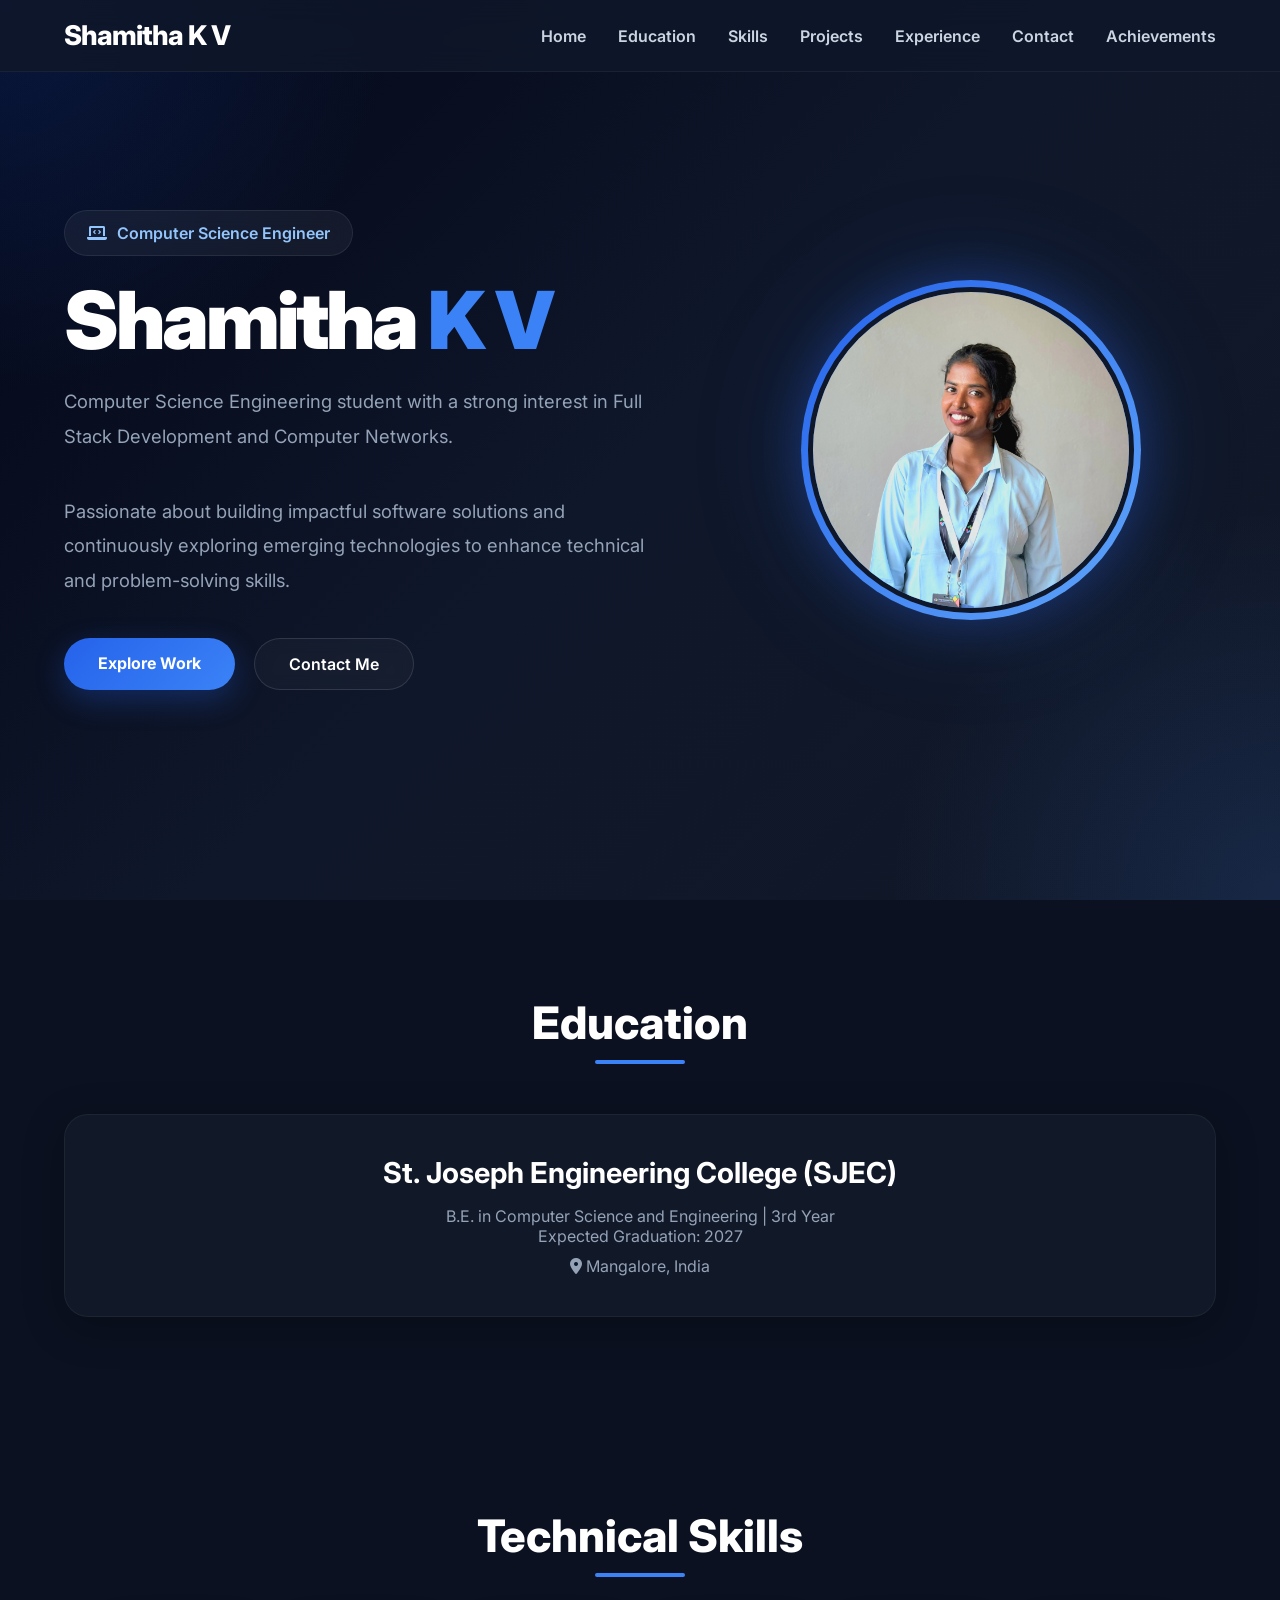
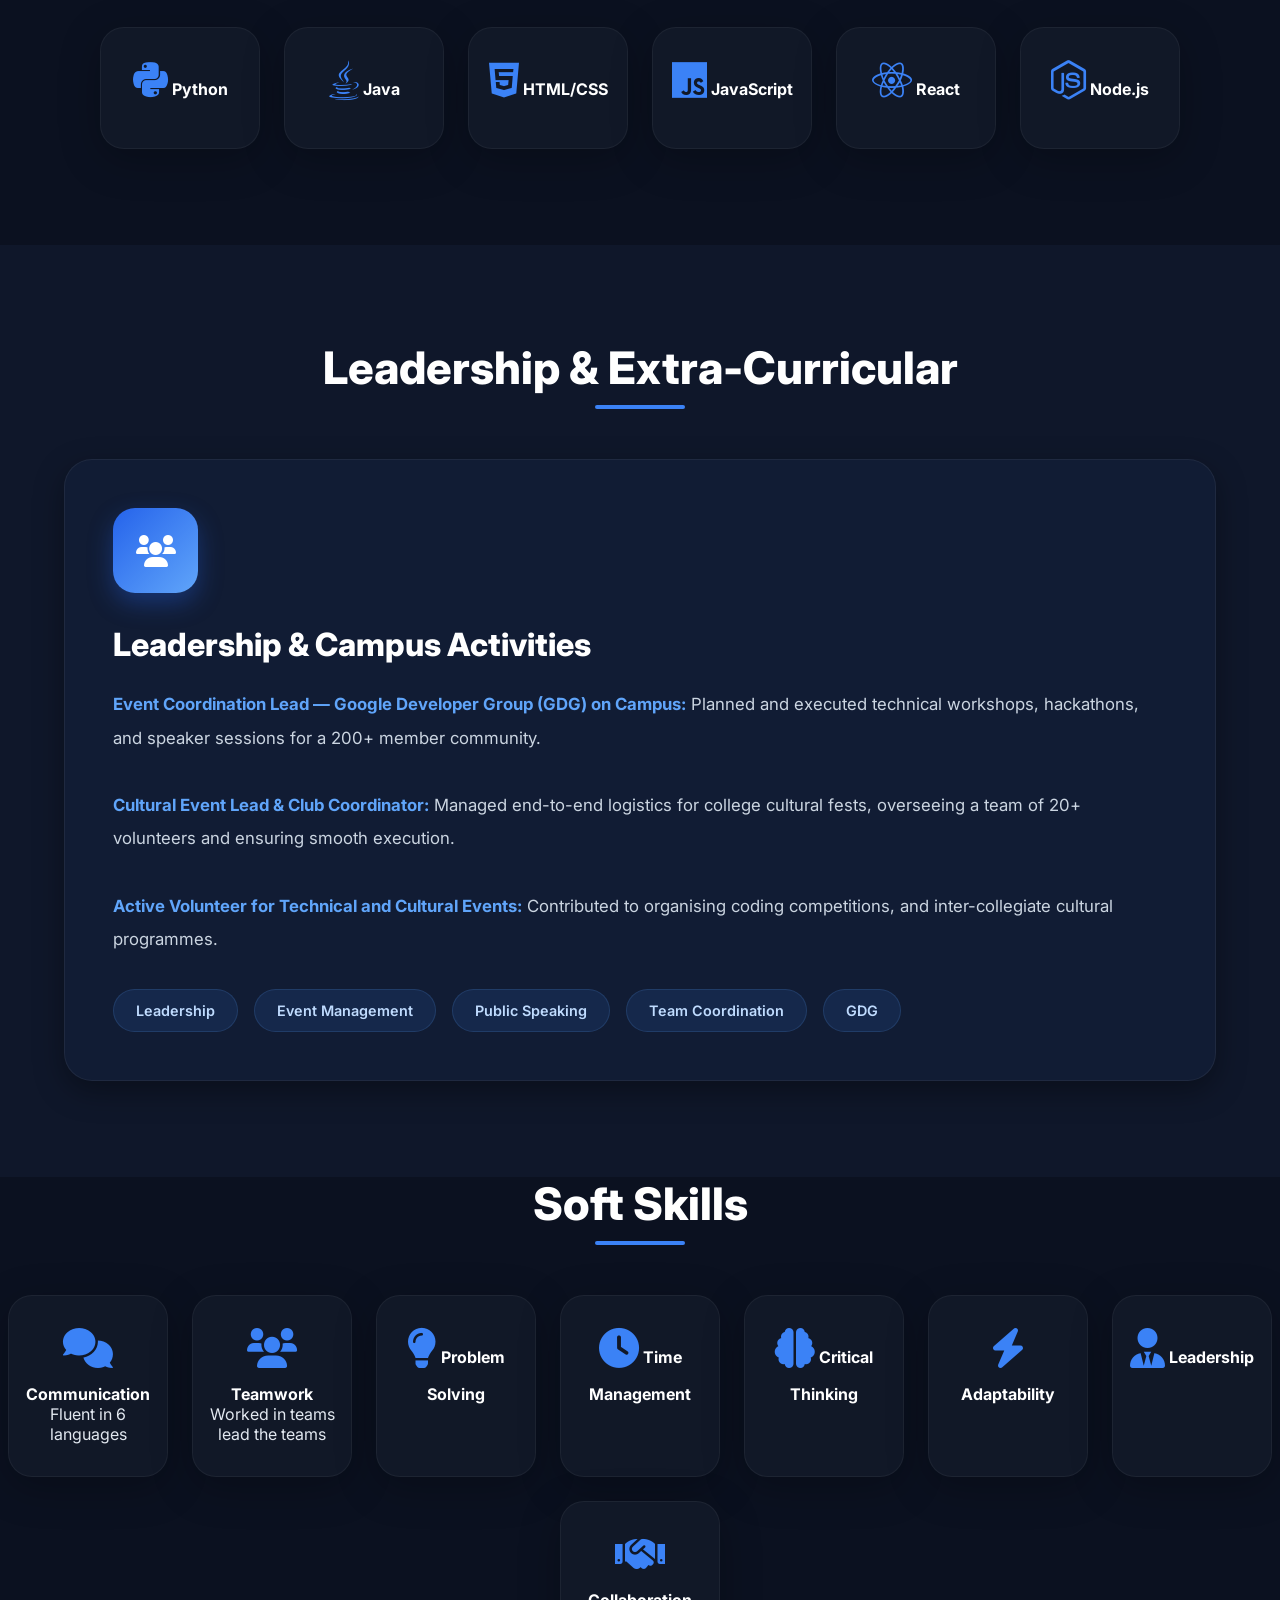
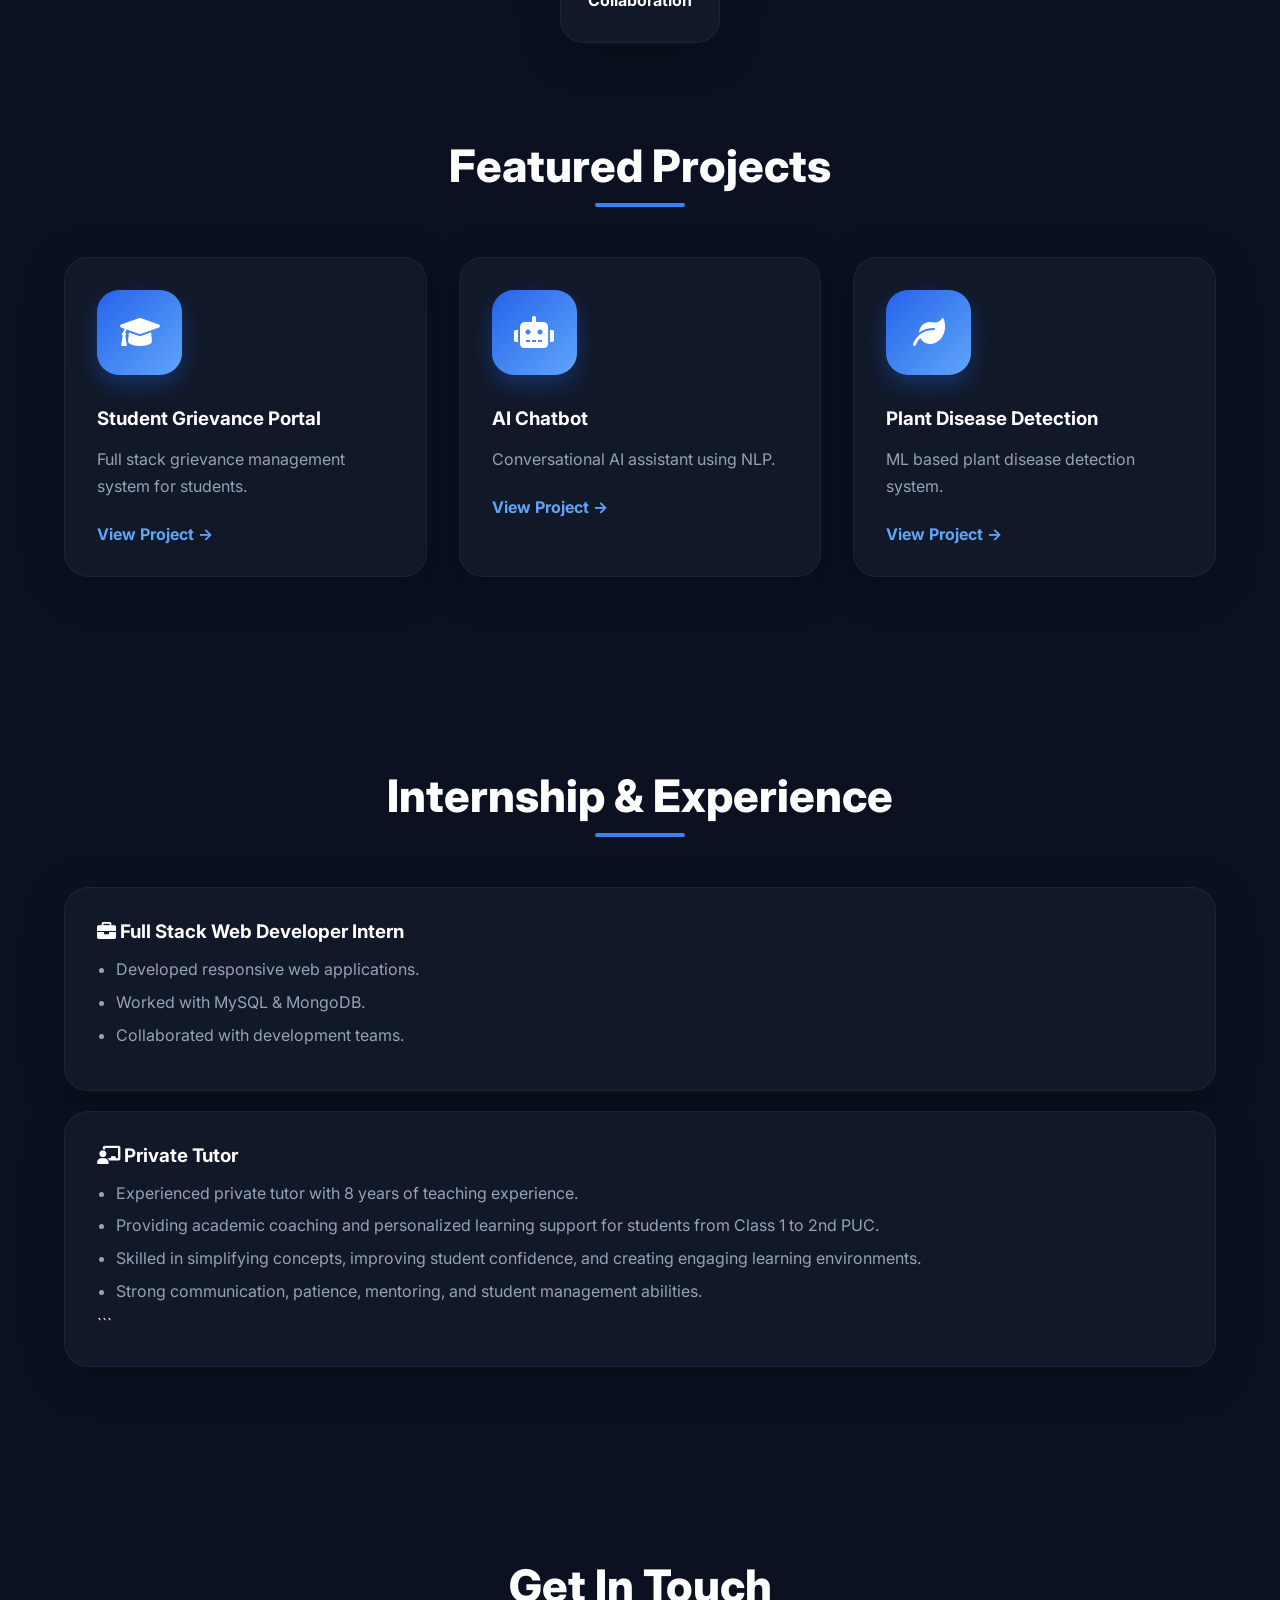
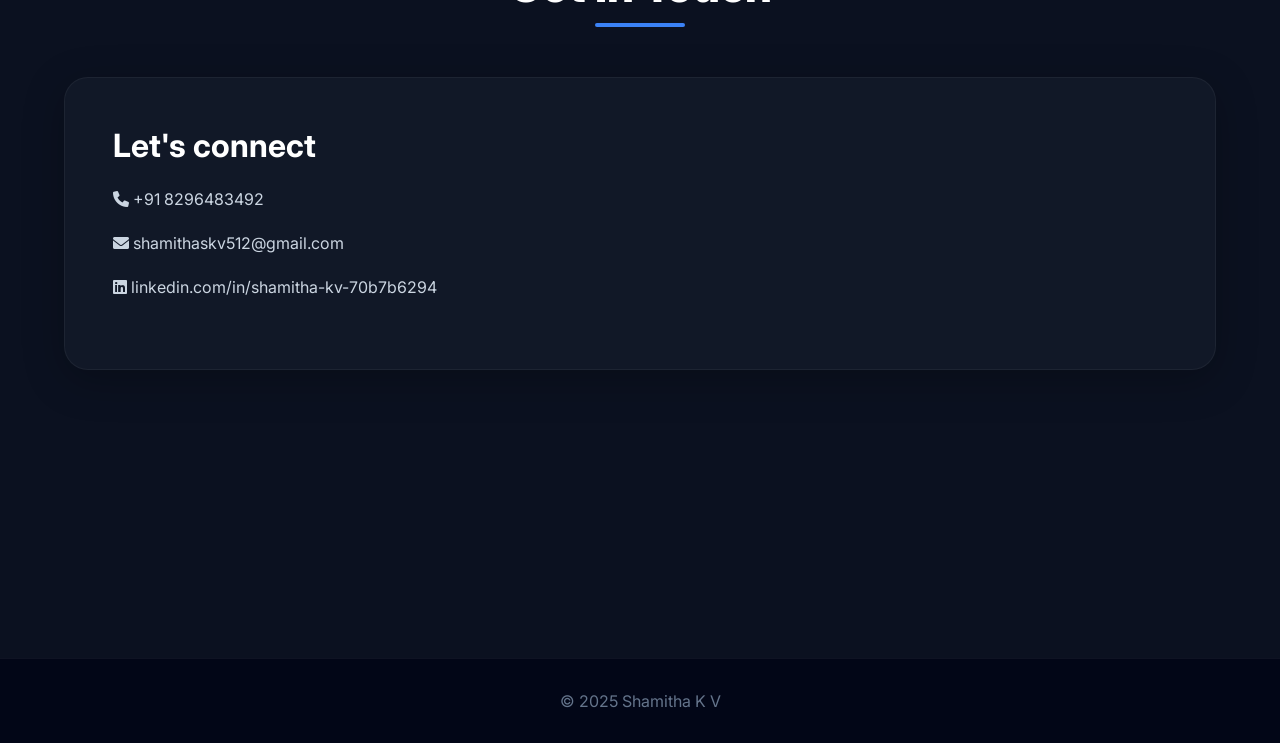
==== commit 59eecf94: "Updated PERSONAL PROJECTS" ====
--- a/index.html
+++ b/index.html
@@ -53,11 +53,15 @@
         <h1>
           Shamitha <span class="hero-highlight">K V</span>
         </h1>
-
-        <p>
-          Motivated CSE student passionate about Full Stack Development &
-          Computer Networks.
-        </p>
+         
+<p>
+  Computer Science Engineering student with a strong interest in Full Stack Development and Computer Networks.
+</p>
+
+<p>
+  Passionate about building impactful software solutions and continuously exploring emerging technologies to enhance technical and problem-solving skills.
+</p>
+
 
         <div class="btn-group">
           <a href="#projects" class="btn-primary">
